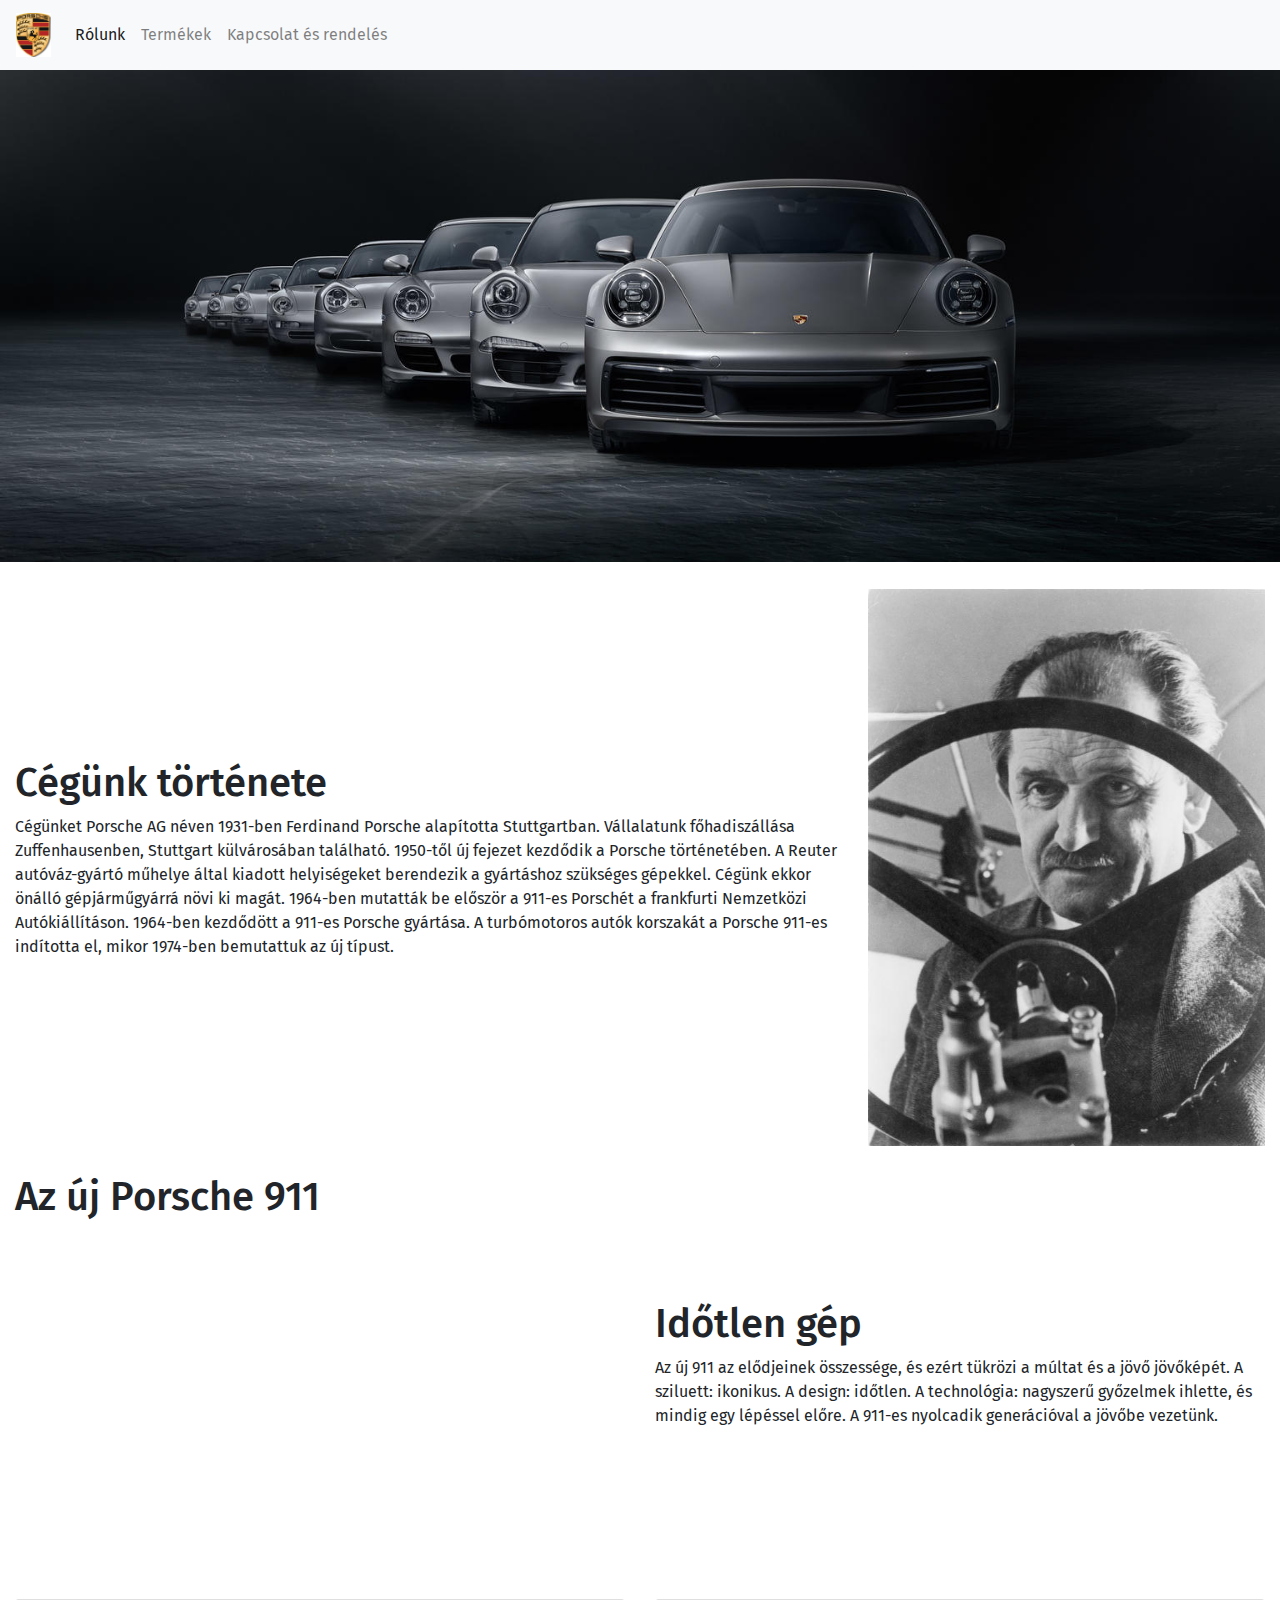
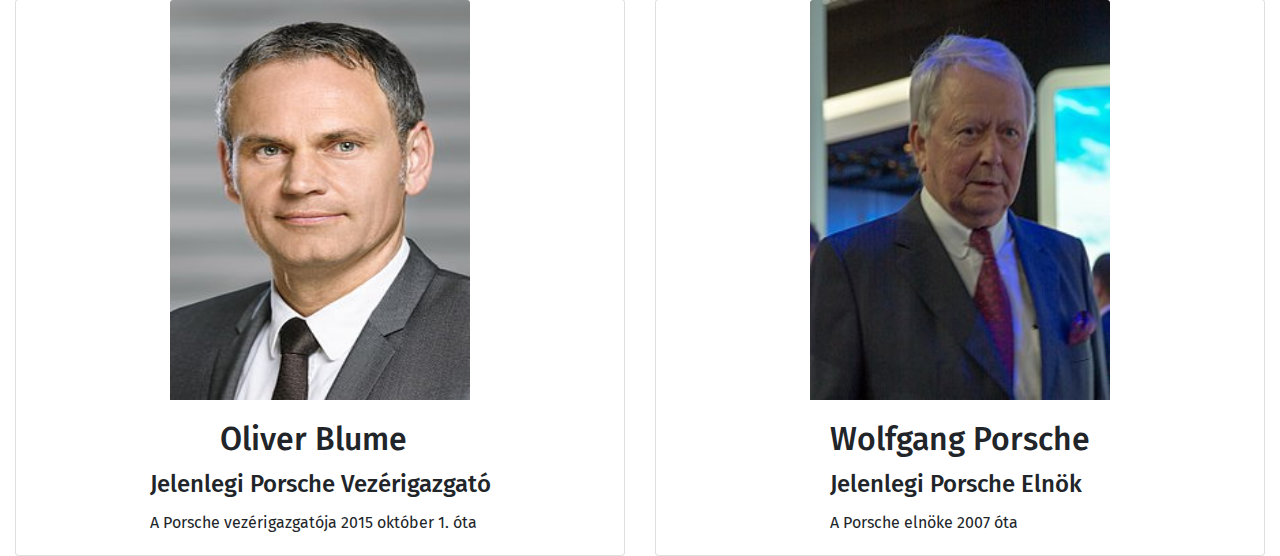
==== index.html @ 8bcf35ff "Add files via upload" ====
<!DOCTYPE html>
<html>
<head>
	<title>Porsche</title>
	<link rel="stylesheet" href="https://maxcdn.bootstrapcdn.com/bootstrap/4.3.1/css/bootstrap.min.css">
	<script src="https://ajax.googleapis.com/ajax/libs/jquery/3.4.0/jquery.min.js"></script>
	<script src="https://cdnjs.cloudflare.com/ajax/libs/popper.js/1.14.7/umd/popper.min.js"></script>
	<script src="https://maxcdn.bootstrapcdn.com/bootstrap/4.3.1/js/bootstrap.min.js"></script>
	<link href="https://fonts.googleapis.com/css?family=Fira+Sans" rel="stylesheet">
  <link rel="stylesheet" type="text/css" href="index.css">
	<meta name="viewport" content="width=device-width, initial-scale=1">
	<meta charset="utf-8">
</head>
<body>
<nav class="navbar navbar-expand-md bg-light navbar-light">
	<a class="navbar-brand" href="#"><img src="logo.jpg" width="35"class="d-inline-block align-top" alt="Logo">
   </a>

  <!-- Toggler/collapsibe Button -->
  <button class="navbar-toggler" type="button" data-toggle="collapse" data-target="#collapsibleNavbar">
    <span class="navbar-toggler-icon"></span>
  </button>

  <!-- Navbar links -->
  <div class="collapse navbar-collapse" id="collapsibleNavbar">
    <ul class="navbar-nav">
      <li class="nav-item active">
        <a class="nav-link active" href="#">Rólunk</a>
      </li>
      <li class="nav-item">
        <a class="nav-link" href="termekek.html">Termékek</a>
      </li>
      <li class="nav-item">
        <a class="nav-link" href="kapcsolat.html">Kapcsolat és rendelés</a>
      </li> 
    </ul>
  </div> 
</nav>
    <div>
			<img class="img-fluid" src="h_p.jpg">
		</div>
    <div class="container-fluid">
    <div class="row">
        <div class="col-sm-8 justify-content-center align-self-center">
          <h1>
            Cégünk története
          </h1>
          <p>
            Cégünket Porsche AG néven 1931-ben Ferdinand Porsche alapította Stuttgartban. Vállalatunk főhadiszállása Zuffenhausenben, Stuttgart külvárosában található. 1950-től új fejezet kezdődik a Porsche történetében. A Reuter autóváz-gyártó műhelye által kiadott helyiségeket berendezik a gyártáshoz szükséges gépekkel. Cégünk ekkor önálló gépjárműgyárrá növi ki magát. 1964-ben mutatták be először a 911-es Porschét a frankfurti Nemzetközi Autókiállításon. 1964-ben kezdődött a 911-es Porsche gyártása. A turbómotoros autók korszakát a Porsche 911-es indította el, mikor 1974-ben bemutattuk az új típust.
          </p>
        </div>
        <div class="col-sm-4">
          <img class="img-fluid" id="alapito" src="alapito.jpg">
        </div>
    </div>
    </div>
    <div class="container-fluid">
      <div class="row">
        <div class="col-sm-6">
          <h1>Az új Porsche 911</h1>
          <div class="embed-responsive embed-responsive-16by9">
          <iframe class="embed-responsive-item" src="https://www.youtube.com/embed/iVmQ21Fcxwk" frameborder="0" allow="accelerometer; autoplay; encrypted-media; gyroscope; picture-in-picture" allowfullscreen></iframe>
          </div>
        </div>
        <div class="col-sm-6 justify-content-center align-self-center">
          <h1>
            Időtlen gép
          </h1>
          <p>
            Az új 911 az elődjeinek összessége, és ezért tükrözi a múltat és a jövő jövőképét. A sziluett: ikonikus. A design: időtlen. A technológia: nagyszerű győzelmek ihlette, és mindig egy lépéssel előre. A 911-es nyolcadik generációval a jövőbe vezetünk.
          </p>
        </div>
      </div>
    </div>
  </div>
  <div class="container-fluid">
    <div class="row">
      <div class="col-sm-6">
        <div class="card">
          <img class="card-img-top justify-content-center align-self-center" src="ceo.jpg" style="max-width: 300px; max-height: 400px" alt="ceo">
          <div class="card-body justify-content-center align-self-center">
            <h2 class="card-title" style="padding-left: 70px">Oliver Blume</h2>
            <h4 class="card-title">Jelenlegi Porsche Vezérigazgató</h4>
            <p class="card-text">A Porsche vezérigazgatója 2015 október 1. óta</p>
          </div>
        </div>
      </div>
      <div class="col-sm-6">
        <div class="card">
          <img class="card-img-top justify-content-center align-self-center" src="chairman.jpg" style="max-width: 300px; min-height: 400px; max-height: 400px" alt="chairman">
          <div class="card-body justify-content-center align-self-center">
            <h2 class="card-title">Wolfgang Porsche</h2>
            <h4 class="card-title">Jelenlegi Porsche Elnök</h4>
            <p class="card-text">A Porsche elnöke 2007 óta</p>
          </div>
        </div>
      </div>
    </div>
  </div>
  
    

    
</body>
</html>
---- index.css ----
body {
	font-family: 'Fira Sans', sans-serif;
}
.container-fluid {
	margin-top: 3vh;
}
#alapito {
	max-height: 600px;
}
#ceo {
	max-height: 325px;
}
nav.navbar .navbar-expand-md .bg-light .navbar-light ul li a
{
  position: relative;
}
nav.navbar .navbar-expand-md .bg-light .navbar-light ul li a:after
{
  position: absolute;
  bottom: 0;
  left: 0;
  right: 0;
  margin: auto;
  width: 0%;
  content: '.';
  color: transparent;
  background: #aaa;
  height: 1px;
}
nav.navbar .navbar-expand-md .bg-light .navbar-light ul li a:hover:after {
  width: 100%;
}




.product-grid9,.product-grid9 .product-image9{position:relative}
.product-grid9{font-family:Poppins,sans-serif;z-index:1}
.product-grid9 .product-image9 a{display:block}
.product-grid9 .product-image9 img{width:100%;height:auto}
.product-grid9 .pic-1{opacity:1;transition:all .5s ease-out 0s}
.product-grid9:hover .pic-1{opacity:0}
.product-grid9 .pic-2{position:absolute;top:0;left:0;opacity:0;transition:all .5s ease-out 0s}
.product-grid9:hover .pic-2{opacity:1}
.product-grid9 .product-full-view{color:#505050;background-color:#fff;font-size:16px;height:45px;width:45px;padding:18px;border-radius:100px 0 0;display:block;opacity:0;position:absolute;right:0;bottom:0;transition:all .3s ease 0s}
.product-grid9 .product-full-view:hover{color:#c0392b}
.product-grid9:hover .product-full-view{opacity:1}
.product-grid9 .product-content{padding:12px 12px 0;overflow:hidden;position:relative}
.product-content .rating{padding:0;margin:0 0 7px;list-style:none}
.product-grid9 .rating li{font-size:12px;color:#ffd200;transition:all .3s ease 0s}
.product-grid9 .rating li.disable{color:rgba(0,0,0,.2)}
.product-grid9 .title{font-size:16px;font-weight:400;text-transform:capitalize;margin:0 0 3px;transition:all .3s ease 0s}
.product-grid9 .title a{color:rgba(0,0,0,.5)}
.product-grid9 .title a:hover{color:#c0392b}
.product-grid9 .price{color:#000;font-size:17px;margin:0;display:block;transition:all .5s ease 0s}
.product-grid9:hover .price{opacity:0}
.product-grid9 .add-to-cart{display:block;color:#c0392b;font-weight:600;font-size:14px;opacity:0;position:absolute;left:10px;bottom:-20px;transition:all .5s ease 0s}
.product-grid9:hover .add-to-cart{opacity:1;bottom:0}
@media only screen and (max-width:990px){.product-grid9{margin-bottom:30px}
}

.product-image9 {
	height: 326.19px;
	padding-top: 70px;
}
.pic-2 li {
	list-style-type: none;
	color: black;
	margin: 20px;
	text-align: center;
}
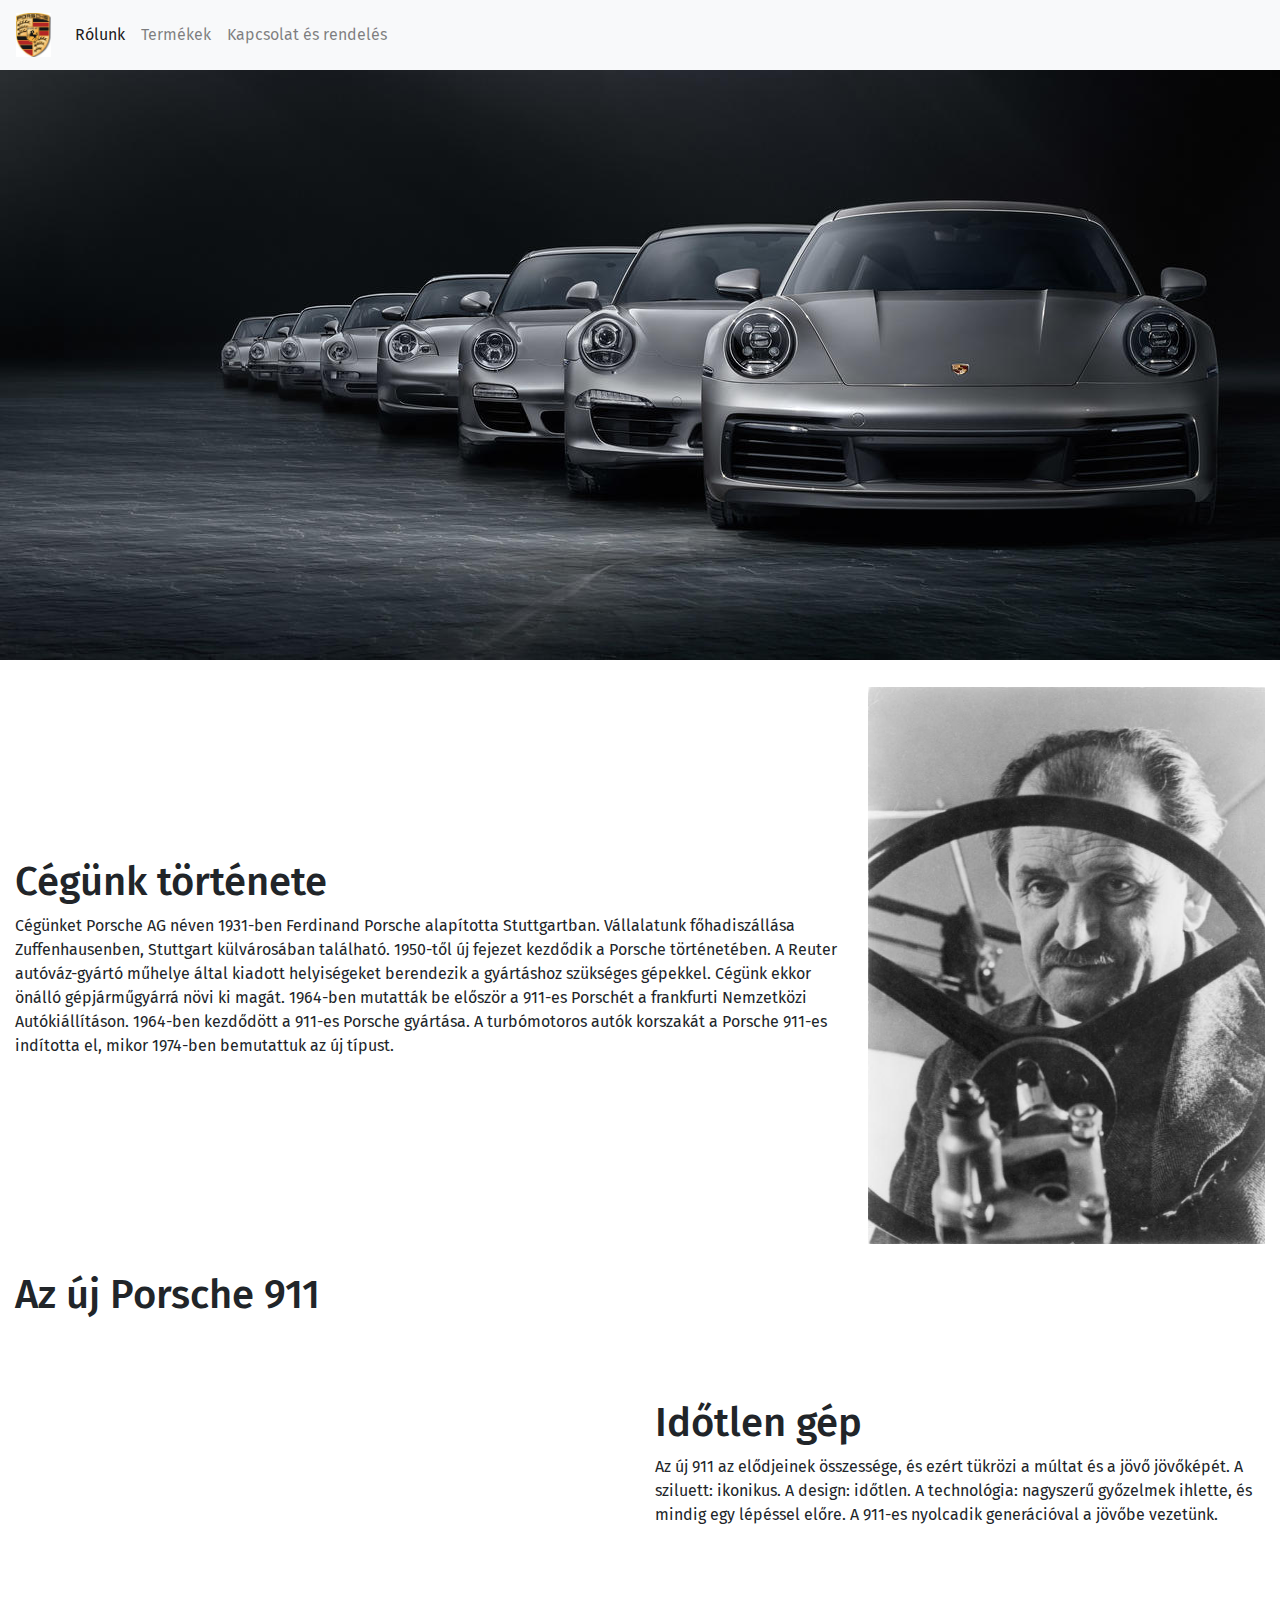
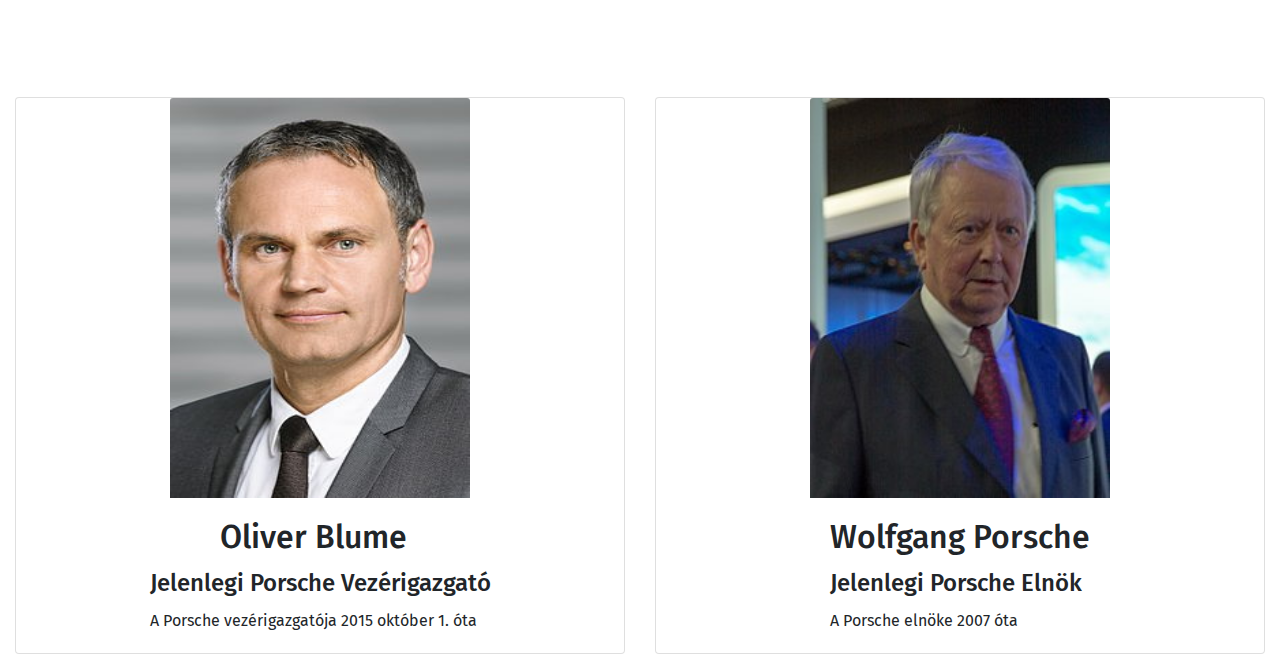
==== commit 663bdc22: "Update index.html" ====
--- a/index.html
+++ b/index.html
@@ -37,7 +37,7 @@
   </div> 
 </nav>
     <div>
-			<img class="img-fluid" src="h_p.jpg">
+			<img class="img-responsive" src="h_p.jpg">
 		</div>
     <div class="container-fluid">
     <div class="row">
@@ -102,4 +102,4 @@
 
     
 </body>
-</html>+</html>
